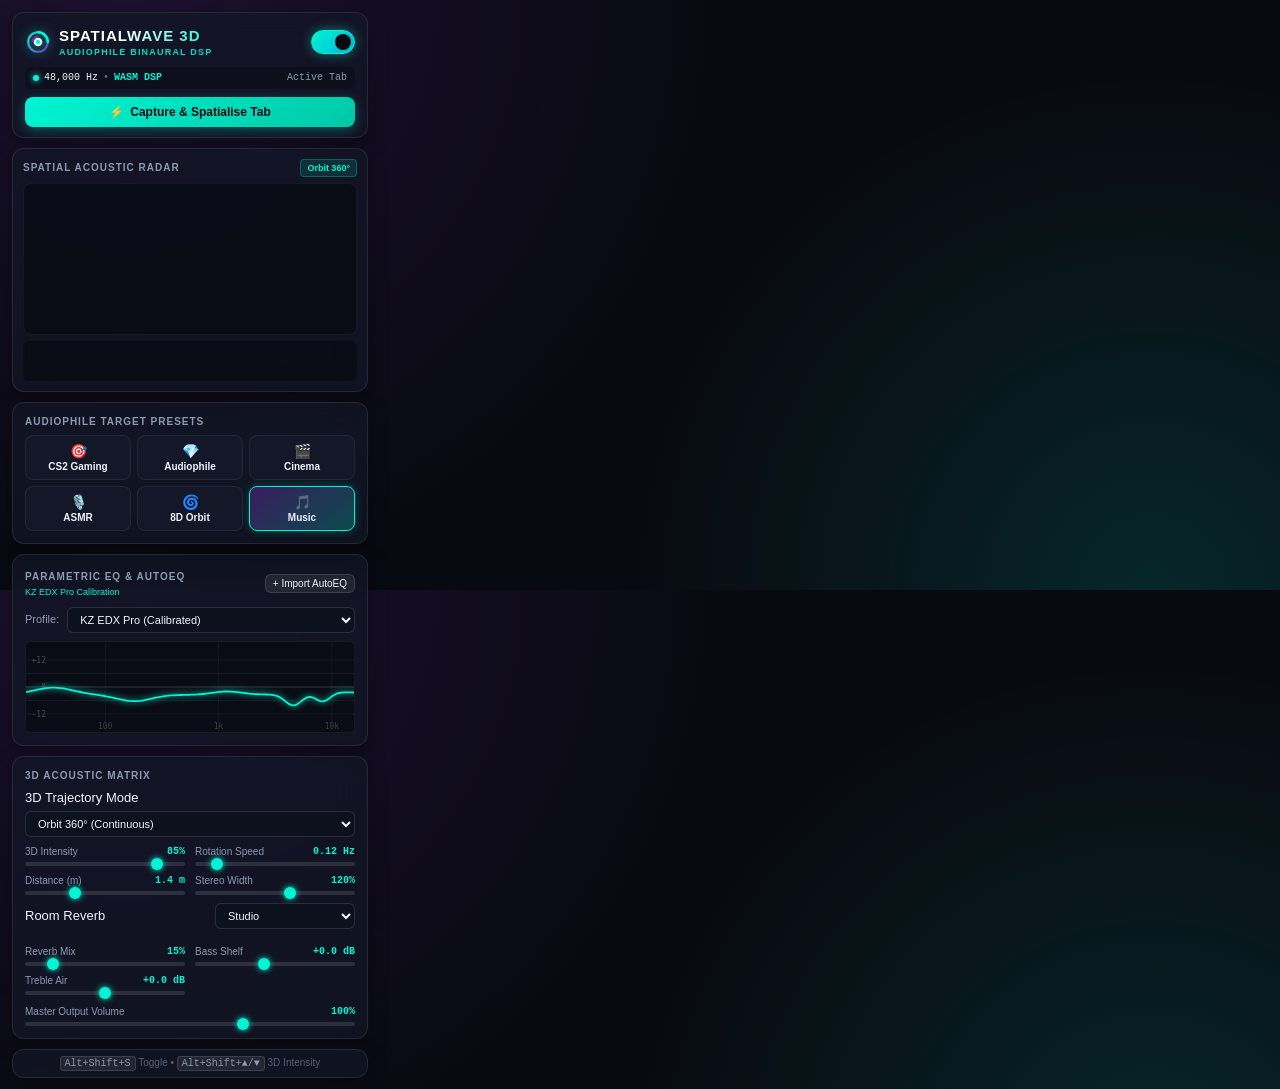
==== popup/popup.html @ b20d2f2b "Initial commit: SpatialWave 3D - Audiophile Binaural & 8D Extension" ====
<!DOCTYPE html>
<html lang="en">
<head>
  <meta charset="UTF-8">
  <meta name="viewport" content="width=device-width, initial-scale=1.0">
  <title>SpatialWave 3D - Audiophile Spatial Engine</title>
  <link rel="stylesheet" href="popup.css">
</head>
<body>
  <div class="app-container">
    <!-- Header Section -->
    <header class="glass-panel header-panel">
      <div class="brand-row">
        <div class="brand-logo">
          <svg class="logo-icon" viewBox="0 0 24 24" fill="none" stroke="currentColor" stroke-width="2">
            <circle cx="12" cy="12" r="9" stroke="url(#cyanVioletGrad)"></circle>
            <path d="M12 3a9 9 0 0 1 9 9" stroke="#00f5d4" stroke-width="2.5" stroke-linecap="round"></path>
            <circle cx="12" cy="12" r="3" fill="#00f5d4"></circle>
            <path d="M7 12a5 5 0 0 1 5-5" stroke="#7b2cbf" stroke-width="1.8"></path>
            <defs>
              <linearGradient id="cyanVioletGrad" x1="0%" y1="0%" x2="100%" y2="100%">
                <stop offset="0%" stop-color="#00f5d4"/>
                <stop offset="100%" stop-color="#7b2cbf"/>
              </linearGradient>
            </defs>
          </svg>
          <div>
            <h1 class="brand-title">SPATIALWAVE 3D</h1>
            <div class="brand-subtitle">AUDIOPHILE BINAURAL DSP</div>
          </div>
        </div>

        <!-- Master Power Switch -->
        <label class="power-switch" title="Toggle Master DSP Processing">
          <input type="checkbox" id="masterPowerToggle" checked>
          <span class="power-slider"></span>
        </label>
      </div>

      <!-- System Telemetry Badge & Tab Capture Bar -->
      <div class="telemetry-bar">
        <div class="sample-rate-badge" id="sampleRateBadge">
          <span class="status-dot active"></span>
          <span id="sampleRateText">48,000 Hz</span>
          <span class="pipe-sep">•</span>
          <span class="hw-engine-tag" id="engineTag">WASM DSP</span>
        </div>
        <div class="domain-tag" id="domainTag">Active Tab</div>
      </div>

      <div class="capture-control-row">
        <button id="btnCaptureToggle" class="btn-capture btn-glow">
          <span class="capture-icon">⚡</span>
          <span id="btnCaptureText">Capture & Spatialise Tab</span>
        </button>
      </div>
    </header>

    <!-- Visualizers Dashboard -->
    <section class="glass-panel visualizer-card">
      <div class="card-header">
        <span class="card-title">SPATIAL ACOUSTIC RADAR</span>
        <div class="mode-badge" id="radarModeBadge">Orbit 360°</div>
      </div>
      <div class="radar-container">
        <canvas id="radarCanvas" width="340" height="150"></canvas>
      </div>

      <!-- Real-time Audio Spectrum -->
      <div class="spectrum-container">
        <canvas id="spectrumCanvas" width="340" height="40"></canvas>
      </div>
    </section>

    <!-- Target Presets Navigation -->
    <section class="glass-panel presets-card">
      <div class="card-header">
        <span class="card-title">AUDIOPHILE TARGET PRESETS</span>
      </div>
      <div class="preset-grid">
        <button class="preset-btn" data-preset="gaming">
          <span class="preset-icon">🎯</span>
          <span class="preset-name">CS2 Gaming</span>
        </button>
        <button class="preset-btn" data-preset="audiophile">
          <span class="preset-icon">💎</span>
          <span class="preset-name">Audiophile</span>
        </button>
        <button class="preset-btn" data-preset="cinema">
          <span class="preset-icon">🎬</span>
          <span class="preset-name">Cinema</span>
        </button>
        <button class="preset-btn" data-preset="asmr">
          <span class="preset-icon">🎙️</span>
          <span class="preset-name">ASMR</span>
        </button>
        <button class="preset-btn active" data-preset="orbit8d">
          <span class="preset-icon">🌀</span>
          <span class="preset-name">8D Orbit</span>
        </button>
        <button class="preset-btn" data-preset="music">
          <span class="preset-icon">🎵</span>
          <span class="preset-name">Music</span>
        </button>
      </div>
    </section>

    <!-- Parametric EQ & AutoEQ Section -->
    <section class="glass-panel peq-card">
      <div class="card-header peq-header">
        <div>
          <span class="card-title">PARAMETRIC EQ & AUTOEQ</span>
          <div class="card-desc" id="peqDesc">KZ EDX Pro Calibration</div>
        </div>
        <button id="btnOpenAutoEqModal" class="btn-subtle" title="Import AutoEQ .txt Profile">
          <span>+ Import AutoEQ</span>
        </button>
      </div>

      <div class="profile-select-row">
        <label for="headphoneProfileSelect">Profile:</label>
        <select id="headphoneProfileSelect" class="styled-select">
          <option value="kz_edx_pro" selected>KZ EDX Pro (Calibrated)</option>
          <option value="hd600">Sennheiser HD 600 / 650</option>
          <option value="sony_xm4">Sony WH-1000XM4/XM5</option>
          <option value="harman_target">Harman 2019 Target</option>
          <option value="flat">Flat / Bypass</option>
          <option value="custom" id="customOption" style="display:none;">Custom AutoEQ Profile</option>
        </select>
      </div>

      <!-- Interactive PEQ Curve Canvas -->
      <div class="peq-plot-container">
        <canvas id="peqPlotCanvas" width="340" height="90"></canvas>
      </div>
    </section>

    <!-- Core Spatial DSP Controls -->
    <section class="glass-panel controls-card">
      <div class="card-header">
        <span class="card-title">3D ACOUSTIC MATRIX</span>
      </div>

      <!-- Movement Mode -->
      <div class="control-row">
        <label for="trajectoryModeSelect">3D Trajectory Mode</label>
        <select id="trajectoryModeSelect" class="styled-select">
          <option value="1">Orbit 360° (Continuous)</option>
          <option value="2">Figure-8 (Lemniscate)</option>
          <option value="3">Front Stage Arc</option>
          <option value="4">Concert Hall Semi-Circle</option>
          <option value="5">Cinema Wide Arc</option>
          <option value="6">Wide Studio Breath</option>
          <option value="7">Random Ambient Wander</option>
          <option value="0">Static Center Focus</option>
        </select>
      </div>

      <!-- Sliders Grid -->
      <div class="sliders-grid">
        <!-- 3D Intensity -->
        <div class="slider-group">
          <div class="slider-label-row">
            <span>3D Intensity</span>
            <span id="valIntensity" class="val-display">85%</span>
          </div>
          <input type="range" id="sliderIntensity" min="0" max="100" value="85">
        </div>

        <!-- Rotation Speed -->
        <div class="slider-group">
          <div class="slider-label-row">
            <span>Rotation Speed</span>
            <span id="valSpeed" class="val-display">0.12 Hz</span>
          </div>
          <input type="range" id="sliderSpeed" min="1" max="100" value="20">
        </div>

        <!-- Distance -->
        <div class="slider-group">
          <div class="slider-label-row">
            <span>Distance (m)</span>
            <span id="valDistance" class="val-display">1.4 m</span>
          </div>
          <input type="range" id="sliderDistance" min="3" max="40" value="14">
        </div>

        <!-- Stereo Width -->
        <div class="slider-group">
          <div class="slider-label-row">
            <span>Stereo Width</span>
            <span id="valWidth" class="val-display">120%</span>
          </div>
          <input type="range" id="sliderWidth" min="0" max="200" value="120">
        </div>

        <!-- Room Preset -->
        <div class="control-row inline-row">
          <label for="roomSelect">Room Reverb</label>
          <select id="roomSelect" class="styled-select select-compact">
            <option value="studio">Studio</option>
            <option value="small_room">Small Room</option>
            <option value="concert_hall">Concert Hall</option>
            <option value="arena">Arena</option>
            <option value="cathedral">Cathedral</option>
            <option value="cinema">Cinema</option>
          </select>
        </div>

        <!-- Reverb Wet/Dry -->
        <div class="slider-group">
          <div class="slider-label-row">
            <span>Reverb Mix</span>
            <span id="valReverbWet" class="val-display">15%</span>
          </div>
          <input type="range" id="sliderReverbWet" min="0" max="100" value="15">
        </div>

        <!-- Bass & Treble Shelving -->
        <div class="slider-group">
          <div class="slider-label-row">
            <span>Bass Shelf</span>
            <span id="valBass" class="val-display">+0.0 dB</span>
          </div>
          <input type="range" id="sliderBass" min="-60" max="80" value="0">
        </div>

        <div class="slider-group">
          <div class="slider-label-row">
            <span>Treble Air</span>
            <span id="valTreble" class="val-display">+0.0 dB</span>
          </div>
          <input type="range" id="sliderTreble" min="-60" max="60" value="0">
        </div>

        <!-- Master Volume -->
        <div class="slider-group full-width-slider">
          <div class="slider-label-row">
            <span>Master Output Volume</span>
            <span id="valVolume" class="val-display">100%</span>
          </div>
          <input type="range" id="sliderVolume" min="0" max="150" value="100">
        </div>
      </div>
    </section>

    <!-- Footer Shortcuts -->
    <footer class="glass-panel footer-panel">
      <div class="shortcut-tip">
        <span class="key-badge">Alt+Shift+S</span> Toggle
        <span class="pipe-sep">•</span>
        <span class="key-badge">Alt+Shift+▲/▼</span> 3D Intensity
      </div>
    </footer>
  </div>

  <!-- AutoEQ Import Modal -->
  <div id="autoEqModal" class="modal-backdrop" style="display:none;">
    <div class="modal-box glass-panel">
      <div class="modal-header">
        <h3>Import AutoEQ Profile</h3>
        <button id="btnCloseAutoEqModal" class="btn-close">&times;</button>
      </div>
      <p class="modal-desc">
        Paste the contents of any <strong>AutoEQ Parametric EQ .txt</strong> file below (from jaakkopasanen/AutoEq).
      </p>
      <textarea id="txtAutoEqInput" placeholder="Preamp: -4.5 dB&#10;Filter 1: ON PK Fc 32 Hz Gain -2.1 dB Q 1.41&#10;Filter 2: ON LSC Fc 105 Hz Gain 5.5 dB Q 0.71&#10;Filter 3: ON HSC Fc 10000 Hz Gain -3.0 dB Q 0.71"></textarea>
      <div class="modal-actions">
        <button id="btnCancelAutoEq" class="btn-subtle">Cancel</button>
        <button id="btnApplyAutoEq" class="btn-action btn-glow">Parse & Apply Profile</button>
      </div>
    </div>
  </div>

  <script src="../presets.js"></script>
  <script src="../storage.js"></script>
  <script src="popup.js"></script>
</body>
</html>
---- popup/popup.css ----
/* SpatialWave 3D - Audiophile Glassmorphism Dark Theme */
:root {
  --bg-base: #080a11;
  --bg-card: rgba(18, 23, 38, 0.72);
  --bg-card-hover: rgba(26, 33, 54, 0.85);
  --border-glass: rgba(255, 255, 255, 0.09);
  --border-focus: rgba(0, 245, 212, 0.45);

  --cyan-glow: #00f5d4;
  --violet-glow: #7b2cbf;
  --magenta-glow: #f72585;
  --amber-glow: #ffb703;
  --text-main: #f0f4fc;
  --text-muted: #8b9bb4;
  --text-dim: #54627a;

  --font-family: -apple-system, BlinkMacSystemFont, "Segoe UI", Roboto, "Helvetica Neue", Arial, sans-serif;
  --transition-fast: 0.18s cubic-bezier(0.4, 0, 0.2, 1);
  --transition-smooth: 0.28s cubic-bezier(0.4, 0, 0.2, 1);
}

* {
  box-sizing: border-box;
  margin: 0;
  padding: 0;
}

body {
  width: 380px;
  max-height: 590px;
  overflow-y: auto;
  overflow-x: hidden;
  background-color: var(--bg-base);
  background-image: 
    radial-gradient(circle at 10% 0%, rgba(123, 44, 191, 0.18) 0%, transparent 45%),
    radial-gradient(circle at 90% 100%, rgba(0, 245, 212, 0.12) 0%, transparent 40%);
  color: var(--text-main);
  font-family: var(--font-family);
  font-size: 13px;
  line-height: 1.4;
  user-select: none;
}

/* Custom Scrollbar */
body::-webkit-scrollbar {
  width: 5px;
}
body::-webkit-scrollbar-track {
  background: var(--bg-base);
}
body::-webkit-scrollbar-thumb {
  background: rgba(255, 255, 255, 0.15);
  border-radius: 4px;
}
body::-webkit-scrollbar-thumb:hover {
  background: rgba(0, 245, 212, 0.4);
}

.app-container {
  padding: 12px;
  display: flex;
  flex-direction: column;
  gap: 10px;
}

/* Glass Panels */
.glass-panel {
  background: var(--bg-card);
  backdrop-filter: blur(14px);
  -webkit-backdrop-filter: blur(14px);
  border: 1px solid var(--border-glass);
  border-radius: 12px;
  padding: 12px;
  box-shadow: 0 6px 20px rgba(0, 0, 0, 0.35);
  transition: border-color var(--transition-fast);
}

.glass-panel:hover {
  border-color: rgba(255, 255, 255, 0.14);
}

/* Header & Brand */
.header-panel {
  padding-bottom: 10px;
}

.brand-row {
  display: flex;
  justify-content: space-between;
  align-items: center;
  margin-bottom: 8px;
}

.brand-logo {
  display: flex;
  align-items: center;
  gap: 8px;
}

.logo-icon {
  width: 26px;
  height: 26px;
  filter: drop-shadow(0 0 6px rgba(0, 245, 212, 0.5));
}

.brand-title {
  font-size: 15px;
  font-weight: 800;
  letter-spacing: 1px;
  background: linear-gradient(135deg, #ffffff 40%, var(--cyan-glow) 100%);
  -webkit-background-clip: text;
  -webkit-text-fill-color: transparent;
}

.brand-subtitle {
  font-size: 9px;
  font-weight: 600;
  letter-spacing: 1.2px;
  color: var(--cyan-glow);
  opacity: 0.9;
}

/* Master Power Switch */
.power-switch {
  position: relative;
  display: inline-block;
  width: 44px;
  height: 24px;
}

.power-switch input {
  opacity: 0;
  width: 0;
  height: 0;
}

.power-slider {
  position: absolute;
  cursor: pointer;
  top: 0; left: 0; right: 0; bottom: 0;
  background-color: #1e2638;
  border: 1px solid rgba(255, 255, 255, 0.12);
  transition: var(--transition-fast);
  border-radius: 24px;
}

.power-slider:before {
  position: absolute;
  content: "";
  height: 16px;
  width: 16px;
  left: 3px;
  bottom: 3px;
  background-color: var(--text-muted);
  transition: var(--transition-fast);
  border-radius: 50%;
}

input:checked + .power-slider {
  background: linear-gradient(135deg, var(--cyan-glow), #00b4d8);
  box-shadow: 0 0 12px rgba(0, 245, 212, 0.45);
  border-color: var(--cyan-glow);
}

input:checked + .power-slider:before {
  transform: translateX(20px);
  background-color: #080a11;
}

/* Telemetry & Domain Bar */
.telemetry-bar {
  display: flex;
  justify-content: space-between;
  align-items: center;
  background: rgba(10, 14, 24, 0.65);
  border-radius: 6px;
  padding: 4px 8px;
  margin-bottom: 8px;
  font-size: 10px;
  font-family: monospace;
}

.sample-rate-badge {
  display: flex;
  align-items: center;
  gap: 5px;
  color: var(--text-main);
}

.status-dot {
  width: 6px;
  height: 6px;
  border-radius: 50%;
  background: #ff4757;
  box-shadow: 0 0 4px #ff4757;
}

.status-dot.active {
  background: var(--cyan-glow);
  box-shadow: 0 0 6px var(--cyan-glow);
}

.hw-engine-tag {
  color: var(--cyan-glow);
  font-weight: 700;
}

.pipe-sep {
  color: var(--text-dim);
}

.domain-tag {
  color: var(--text-muted);
  max-width: 130px;
  overflow: hidden;
  text-overflow: ellipsis;
  white-space: nowrap;
}

/* Tab Capture Button */
.capture-control-row {
  margin-top: 4px;
}

.btn-capture {
  width: 100%;
  display: flex;
  align-items: center;
  justify-content: center;
  gap: 6px;
  padding: 8px 12px;
  font-size: 12px;
  font-weight: 700;
  color: #080a11;
  background: linear-gradient(135deg, var(--cyan-glow), #00c9a7);
  border: none;
  border-radius: 8px;
  cursor: pointer;
  box-shadow: 0 3px 12px rgba(0, 245, 212, 0.3);
  transition: transform var(--transition-fast), box-shadow var(--transition-fast);
}

.btn-capture:hover {
  transform: translateY(-1px);
  box-shadow: 0 4px 16px rgba(0, 245, 212, 0.5);
}

.btn-capture:active {
  transform: translateY(0);
}

.btn-capture.capturing {
  background: linear-gradient(135deg, #ff4757, #ff6b81);
  color: #ffffff;
  box-shadow: 0 3px 12px rgba(255, 71, 87, 0.4);
}

/* Visualizer Card */
.visualizer-card {
  padding: 10px;
}

.card-header {
  display: flex;
  justify-content: space-between;
  align-items: center;
  margin-bottom: 6px;
}

.card-title {
  font-size: 10px;
  font-weight: 800;
  letter-spacing: 1px;
  color: var(--text-muted);
}

.card-desc {
  font-size: 9px;
  color: var(--cyan-glow);
  margin-top: 1px;
}

.mode-badge {
  font-size: 9px;
  font-weight: 700;
  color: var(--cyan-glow);
  background: rgba(0, 245, 212, 0.12);
  padding: 2px 6px;
  border-radius: 4px;
  border: 1px solid rgba(0, 245, 212, 0.25);
}

.radar-container {
  display: flex;
  justify-content: center;
  background: rgba(8, 10, 17, 0.7);
  border-radius: 8px;
  overflow: hidden;
  border: 1px solid rgba(255, 255, 255, 0.05);
}

#radarCanvas {
  display: block;
}

.spectrum-container {
  margin-top: 6px;
  border-radius: 6px;
  overflow: hidden;
  background: rgba(8, 10, 17, 0.7);
}

#spectrumCanvas {
  display: block;
}

/* Target Presets */
.preset-grid {
  display: grid;
  grid-template-columns: repeat(3, 1fr);
  gap: 6px;
}

.preset-btn {
  display: flex;
  flex-direction: column;
  align-items: center;
  justify-content: center;
  padding: 7px 4px;
  background: rgba(22, 28, 48, 0.6);
  border: 1px solid rgba(255, 255, 255, 0.07);
  border-radius: 8px;
  color: var(--text-main);
  cursor: pointer;
  transition: all var(--transition-fast);
}

.preset-btn:hover {
  background: rgba(35, 45, 75, 0.8);
  border-color: rgba(0, 245, 212, 0.35);
  transform: translateY(-1px);
}

.preset-btn.active {
  background: linear-gradient(145deg, rgba(123, 44, 191, 0.4), rgba(0, 245, 212, 0.25));
  border-color: var(--cyan-glow);
  box-shadow: 0 0 10px rgba(0, 245, 212, 0.25);
}

.preset-icon {
  font-size: 14px;
  margin-bottom: 2px;
}

.preset-name {
  font-size: 10px;
  font-weight: 600;
}

/* Parametric EQ Card */
.peq-header {
  margin-bottom: 8px;
}

.profile-select-row {
  display: flex;
  align-items: center;
  gap: 8px;
  margin-bottom: 8px;
}

.profile-select-row label {
  font-size: 11px;
  color: var(--text-muted);
}

.styled-select {
  flex: 1;
  background: rgba(14, 18, 30, 0.85);
  border: 1px solid rgba(255, 255, 255, 0.12);
  border-radius: 6px;
  color: var(--text-main);
  padding: 5px 8px;
  font-size: 11px;
  outline: none;
  transition: border-color var(--transition-fast);
}

.styled-select:focus {
  border-color: var(--cyan-glow);
  box-shadow: 0 0 6px rgba(0, 245, 212, 0.3);
}

.peq-plot-container {
  border-radius: 6px;
  overflow: hidden;
  background: rgba(8, 10, 17, 0.8);
  border: 1px solid rgba(255, 255, 255, 0.06);
}

#peqPlotCanvas {
  display: block;
}

/* Controls Card */
.control-row {
  display: flex;
  flex-direction: column;
  gap: 4px;
  margin-bottom: 8px;
}

.control-row.inline-row {
  flex-direction: row;
  align-items: center;
  justify-content: space-between;
  grid-column: span 2;
}

.select-compact {
  max-width: 140px;
}

.sliders-grid {
  display: grid;
  grid-template-columns: 1fr 1fr;
  gap: 8px 10px;
}

.full-width-slider {
  grid-column: span 2;
  margin-top: 2px;
}

.slider-group {
  display: flex;
  flex-direction: column;
  gap: 3px;
}

.slider-label-row {
  display: flex;
  justify-content: space-between;
  font-size: 10px;
  color: var(--text-muted);
}

.val-display {
  font-family: monospace;
  font-weight: 700;
  color: var(--cyan-glow);
}

/* Slider Track Styling */
input[type="range"] {
  -webkit-appearance: none;
  width: 100%;
  height: 4px;
  border-radius: 2px;
  background: rgba(255, 255, 255, 0.12);
  outline: none;
  transition: background var(--transition-fast);
}

input[type="range"]:hover {
  background: rgba(255, 255, 255, 0.2);
}

input[type="range"]::-webkit-slider-thumb {
  -webkit-appearance: none;
  appearance: none;
  width: 12px;
  height: 12px;
  border-radius: 50%;
  background: var(--cyan-glow);
  box-shadow: 0 0 6px var(--cyan-glow);
  cursor: pointer;
  transition: transform var(--transition-fast);
}

input[type="range"]::-webkit-slider-thumb:hover {
  transform: scale(1.25);
}

/* Buttons */
.btn-subtle {
  background: rgba(255, 255, 255, 0.08);
  border: 1px solid rgba(255, 255, 255, 0.12);
  border-radius: 6px;
  color: var(--text-main);
  padding: 3px 7px;
  font-size: 10px;
  cursor: pointer;
  transition: all var(--transition-fast);
}

.btn-subtle:hover {
  background: rgba(0, 245, 212, 0.15);
  border-color: var(--cyan-glow);
  color: var(--cyan-glow);
}

.btn-action {
  background: linear-gradient(135deg, var(--cyan-glow), #00c9a7);
  border: none;
  border-radius: 6px;
  color: #080a11;
  font-weight: 700;
  font-size: 11px;
  padding: 6px 12px;
  cursor: pointer;
}

/* Footer & Shortcuts */
.footer-panel {
  padding: 6px 12px;
  display: flex;
  justify-content: center;
}

.shortcut-tip {
  font-size: 10px;
  color: var(--text-dim);
}

.key-badge {
  background: rgba(255, 255, 255, 0.08);
  border: 1px solid rgba(255, 255, 255, 0.12);
  border-radius: 3px;
  padding: 1px 4px;
  font-family: monospace;
  color: var(--text-muted);
}

/* AutoEQ Modal */
.modal-backdrop {
  position: fixed;
  top: 0; left: 0; right: 0; bottom: 0;
  background: rgba(0, 0, 0, 0.75);
  backdrop-filter: blur(8px);
  display: flex;
  align-items: center;
  justify-content: center;
  z-index: 999;
  padding: 16px;
}

.modal-box {
  width: 100%;
  max-width: 340px;
  background: #101424;
  border: 1px solid rgba(0, 245, 212, 0.35);
  border-radius: 12px;
  padding: 14px;
  box-shadow: 0 10px 30px rgba(0, 0, 0, 0.7);
}

.modal-header {
  display: flex;
  justify-content: space-between;
  align-items: center;
  margin-bottom: 8px;
}

.btn-close {
  background: transparent;
  border: none;
  color: var(--text-muted);
  font-size: 18px;
  cursor: pointer;
}

.modal-desc {
  font-size: 10px;
  color: var(--text-muted);
  margin-bottom: 8px;
}

#txtAutoEqInput {
  width: 100%;
  height: 100px;
  background: rgba(6, 8, 14, 0.85);
  border: 1px solid rgba(255, 255, 255, 0.12);
  border-radius: 6px;
  color: #00f5d4;
  font-family: monospace;
  font-size: 10px;
  padding: 8px;
  outline: none;
  resize: none;
  margin-bottom: 10px;
}

#txtAutoEqInput:focus {
  border-color: var(--cyan-glow);
}

.modal-actions {
  display: flex;
  justify-content: flex-end;
  gap: 8px;
}
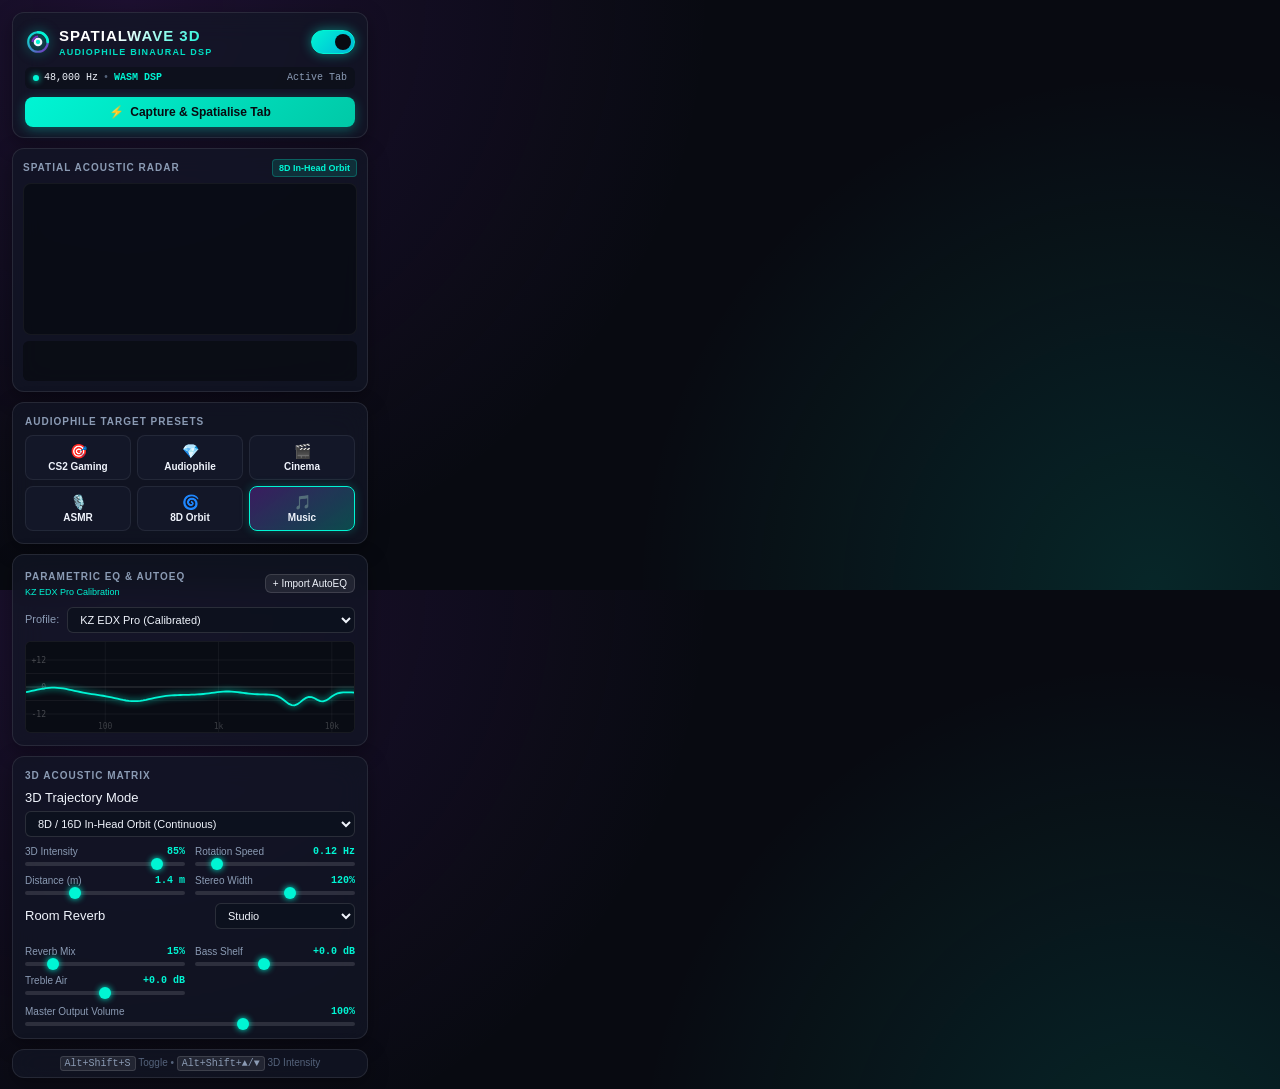
==== commit 4faf01e0: "feat(dsp): upgrade to professional 8D/16D head-traveling binaural engine with sub-bass anchor and Ha" ====
--- a/popup/popup.html
+++ b/popup/popup.html
@@ -60,7 +60,7 @@
     <section class="glass-panel visualizer-card">
       <div class="card-header">
         <span class="card-title">SPATIAL ACOUSTIC RADAR</span>
-        <div class="mode-badge" id="radarModeBadge">Orbit 360°</div>
+        <div class="mode-badge" id="radarModeBadge">8D In-Head Orbit</div>
       </div>
       <div class="radar-container">
         <canvas id="radarCanvas" width="340" height="150"></canvas>
@@ -145,7 +145,7 @@
       <div class="control-row">
         <label for="trajectoryModeSelect">3D Trajectory Mode</label>
         <select id="trajectoryModeSelect" class="styled-select">
-          <option value="1">Orbit 360° (Continuous)</option>
+          <option value="1">8D / 16D In-Head Orbit (Continuous)</option>
           <option value="2">Figure-8 (Lemniscate)</option>
           <option value="3">Front Stage Arc</option>
           <option value="4">Concert Hall Semi-Circle</option>
